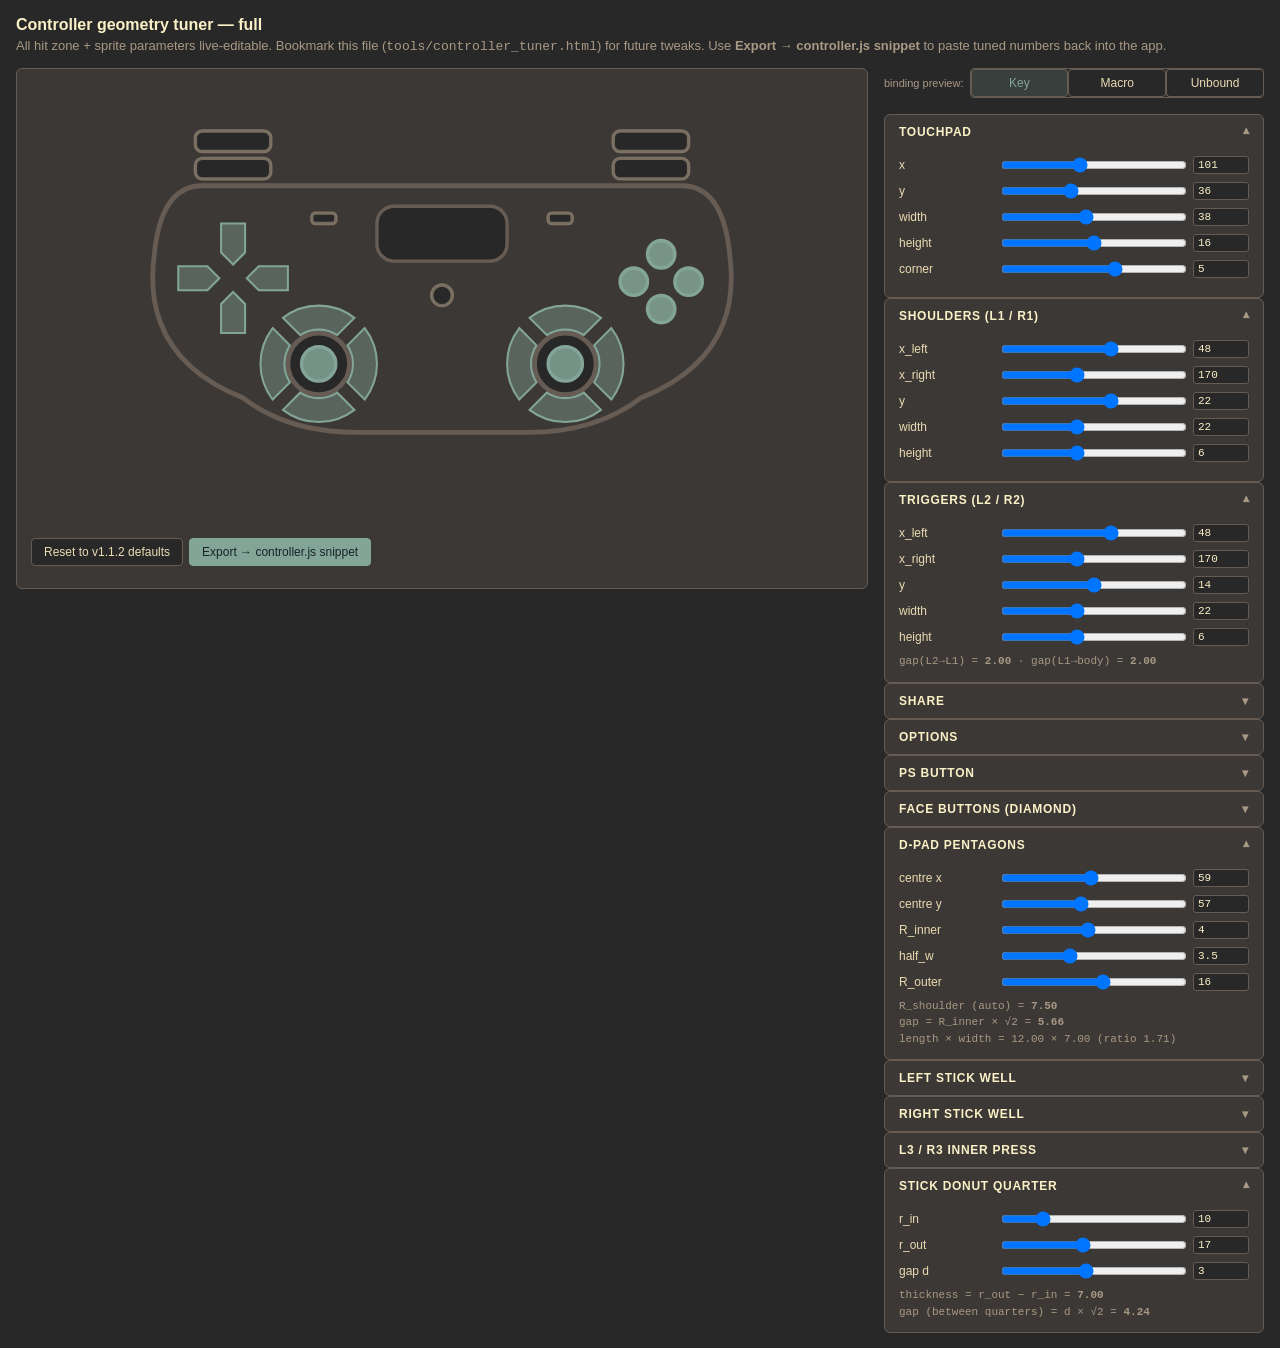
==== tools/controller_tuner.html @ adfa9c33 "tools: add interactive controller_tuner.html Self-contained HTML page with sliders for every hit-zon" ====
<!DOCTYPE html>
<html lang="en">
<head>
<meta charset="UTF-8">
<title>Controller geometry tuner (full)</title>
<style>
  :root {
    --bg:        #282828; --card: #3c3836; --border: #665c54;
    --text:      #ebdbb2; --text-strong: #fbf1c7; --muted: #a89984;
    --accent:    #83a598; --macro: #fe8019; --success: #b8bb26;
  }
  * { box-sizing: border-box; }
  body {
    margin: 0; padding: 16px;
    background: var(--bg); color: var(--text);
    font-family: 'Segoe UI', sans-serif; font-size: 13px;
  }
  h1 { color: var(--text-strong); font-size: 16px; margin: 0 0 4px; }
  p.sub { color: var(--muted); margin: 0 0 14px; }
  .layout {
    display: grid;
    grid-template-columns: 1fr 380px;
    gap: 16px;
    align-items: start;
  }
  .pad-frame {
    background: var(--card);
    border: 1px solid var(--border);
    border-radius: 6px;
    padding: 14px;
    position: sticky;
    top: 16px;
  }
  svg.controller { width: 100%; height: auto; display: block; }
  .body       { fill: var(--card); stroke: var(--border); stroke-width: 1.4; }
  .touchpad   { fill: var(--bg);   stroke: var(--border); stroke-width: 1; }
  .stick-ring { fill: var(--bg);   stroke: var(--border); stroke-width: 1.4; }
  .meta-rect  { fill: var(--bg);   stroke: var(--muted); stroke-opacity: 0.6; }
  .hit        { stroke: var(--border); stroke-width: 1; }
  .binding-key   { fill: var(--accent); fill-opacity: 0.85; stroke: var(--accent); }
  .binding-macro { fill: var(--macro);  fill-opacity: 0.85; stroke: var(--macro);  }
  .binding-unbound {
    fill: transparent;
    stroke: var(--muted); stroke-dasharray: 1.5 1.5; stroke-width: 0.5;
  }
  .wedge       { fill-opacity: 0.4; stroke-width: 0.6; }
  .wedge.binding-key   { stroke: var(--accent); }
  .wedge.binding-macro { stroke: var(--macro); }
  .wedge.binding-unbound {
    fill-opacity: 0;
    stroke: var(--muted); stroke-dasharray: 1.5 1.5; stroke-width: 0.5;
  }

  .controls {
    display: flex; flex-direction: column; gap: 8px;
  }
  details {
    background: var(--card);
    border: 1px solid var(--border);
    border-radius: 6px;
    padding: 0;
  }
  details summary {
    cursor: pointer;
    padding: 10px 14px;
    color: var(--text-strong);
    font-weight: 600;
    font-size: 12px;
    text-transform: uppercase;
    letter-spacing: 0.06em;
    user-select: none;
    list-style: none;
    position: relative;
  }
  details summary::after {
    content: '▾';
    position: absolute; right: 14px; top: 10px;
    color: var(--muted);
    transition: transform 120ms;
  }
  details[open] summary::after { transform: rotate(180deg); }
  details .body-rows { padding: 0 14px 12px; }
  .row {
    display: grid; grid-template-columns: 92px 1fr 56px;
    align-items: center; gap: 8px; margin: 6px 0;
  }
  .row label  { font-size: 12px; color: var(--text); }
  .row input[type=range] { width: 100%; }
  .row input[type=number] {
    background: var(--bg); color: var(--text-strong);
    border: 1px solid var(--border); border-radius: 3px;
    padding: 2px 4px; font-size: 11px; width: 100%;
    font-family: ui-monospace, Consolas, monospace;
  }
  .derived {
    font-family: ui-monospace, Consolas, monospace;
    font-size: 11px; color: var(--muted); margin-top: 6px;
    line-height: 1.5;
  }
  .seg {
    display: flex; border: 1px solid var(--border); border-radius: 4px;
    overflow: hidden; margin-bottom: 0;
  }
  .seg-item {
    flex: 1; padding: 6px; border: none; background: transparent;
    color: var(--muted); cursor: pointer; font-size: 11px;
    border-right: 1px solid var(--border);
  }
  .seg-item:last-child { border-right: none; }
  .seg-item.on { background: rgba(131,165,152,0.18); color: var(--accent); }

  .toolbar {
    display: flex; gap: 6px; margin-bottom: 8px; flex-wrap: wrap;
  }
  .toolbar button {
    background: var(--bg);
    border: 1px solid var(--border);
    color: var(--text);
    padding: 6px 12px;
    border-radius: 4px;
    cursor: pointer;
    font-size: 12px;
  }
  .toolbar button:hover { background: var(--border); }
  .toolbar button.primary {
    background: var(--accent); color: #182228; border-color: var(--accent);
  }

  pre.export {
    background: var(--bg);
    border: 1px solid var(--border);
    border-radius: 4px;
    padding: 10px;
    font-family: ui-monospace, Consolas, monospace;
    font-size: 11px;
    color: var(--text-strong);
    overflow-x: auto;
    max-height: 240px;
    overflow-y: auto;
    white-space: pre;
  }
</style>
</head>
<body>
<h1>Controller geometry tuner — full</h1>
<p class="sub">All hit zone + sprite parameters live-editable. Bookmark this file (<code>tools/controller_tuner.html</code>) for future tweaks. Use <b>Export → controller.js snippet</b> to paste tuned numbers back into the app.</p>

<div class="layout">
  <div class="pad-frame">
    <svg class="controller" viewBox="0 0 240 130" id="svg"></svg>
    <div class="toolbar" style="margin-top:10px">
      <button id="btn-reset">Reset to v1.1.2 defaults</button>
      <button id="btn-export" class="primary">Export → controller.js snippet</button>
    </div>
    <pre class="export" id="export-out" hidden></pre>
  </div>

  <div class="controls">
    <div class="toolbar">
      <span style="align-self:center; color: var(--muted); font-size:11px">binding preview:</span>
      <div class="seg" id="seg" style="flex:1">
        <button class="seg-item on" data-bind="key">Key</button>
        <button class="seg-item"    data-bind="macro">Macro</button>
        <button class="seg-item"    data-bind="unbound">Unbound</button>
      </div>
    </div>

    <!-- group templates rendered by JS -->
    <div id="group-container"></div>

  </div>
</div>

<script>
const NS = 'http://www.w3.org/2000/svg';
const BODY_PATH =
  'M 50 30 Q 38 30 36 50 Q 32 80 62 92 Q 75 102 95 102 ' +
  'L 145 102 Q 165 102 178 92 Q 208 80 204 50 Q 202 30 190 30 L 50 30 Z';

// ── Default values (matches v1.1.2 controller.js) ─────────────────────────
const defaults = {
  // Touchpad
  touchpad: { x: 101, y: 36, w: 38, h: 16, rx: 5 },
  // Shoulders L1/R1
  shoulder: { x_l: 48, x_r: 170, y: 22, w: 22, h: 6 },
  // Triggers L2/R2
  trigger:  { x_l: 48, x_r: 170, y: 14, w: 22, h: 6 },
  // Meta rects (Share / Options)
  share:    { x: 82,  y: 38, w: 7, h: 3 },
  options:  { x: 151, y: 38, w: 7, h: 3 },
  // PS button
  ps:       { cx: 120, cy: 62, r: 3 },
  // Face buttons: 4 circles in a diamond
  face:     { cx: 184, cy: 58, spacing: 8, r: 4 },
  // D-pad cluster center + pentagon params
  dpad:     { cx: 59, cy: 57, R_inner: 4, half_w: 3.5, R_outer: 16 },
  // L stick well
  lstick:   { cx: 84,  cy: 82, r: 9 },
  // R stick well
  rstick:   { cx: 156, cy: 82, r: 9 },
  // L3/R3 inner press circle radius (shared)
  stickpress: { r: 5 },
  // Stick wedge (donut quarter) params
  stickw:   { r_in: 10, r_out: 17, d: 3 },
};

let state = JSON.parse(JSON.stringify(defaults));
let bindingKind = 'key';

// ── Group definitions for the side panel ──────────────────────────────────
// Each group has: title, keyPath, fields[{key, label, min, max, step}]
// Optional derived(state) → string of HTML to show.
const groups = [
  {
    title: 'Touchpad', path: 'touchpad', fields: [
      ['x',  'x',      80,  130, 0.5],
      ['y',  'y',      28,   50, 0.5],
      ['w',  'width',  20,   60, 0.5],
      ['h',  'height',  8,   24, 0.5],
      ['rx', 'corner',  0,    8, 0.5],
    ],
  },
  {
    title: 'Shoulders (L1 / R1)', path: 'shoulder', fields: [
      ['x_l', 'x_left',  30,   60, 0.5],
      ['x_r', 'x_right',150,  200, 0.5],
      ['y',   'y',        4,   34, 0.5],
      ['w',   'width',   10,   40, 0.5],
      ['h',   'height',   2,   12, 0.5],
    ],
  },
  {
    title: 'Triggers (L2 / R2)', path: 'trigger', fields: [
      ['x_l', 'x_left',  30,   60, 0.5],
      ['x_r', 'x_right',150,  200, 0.5],
      ['y',   'y',        2,   26, 0.5],
      ['w',   'width',   10,   40, 0.5],
      ['h',   'height',   2,   12, 0.5],
    ],
    derived: s => {
      const gap = s.shoulder.y - (s.trigger.y + s.trigger.h);
      return `gap(L2→L1) = <b>${gap.toFixed(2)}</b> · gap(L1→body) = <b>${(30 - (s.shoulder.y + s.shoulder.h)).toFixed(2)}</b>`;
    },
  },
  {
    title: 'Share', path: 'share', fields: [
      ['x', 'x',     60,  100, 0.5],
      ['y', 'y',     30,   50, 0.5],
      ['w', 'width',  3,   16, 0.5],
      ['h', 'height', 1,    8, 0.5],
    ],
  },
  {
    title: 'Options', path: 'options', fields: [
      ['x', 'x',    130,  170, 0.5],
      ['y', 'y',     30,   50, 0.5],
      ['w', 'width',  3,   16, 0.5],
      ['h', 'height', 1,    8, 0.5],
    ],
  },
  {
    title: 'PS button', path: 'ps', fields: [
      ['cx', 'cx',  100, 140, 0.5],
      ['cy', 'cy',   50,  76, 0.5],
      ['r',  'r',     1,   7, 0.1],
    ],
  },
  {
    title: 'Face buttons (diamond)', path: 'face', fields: [
      ['cx',      'centre x', 160, 210, 0.5],
      ['cy',      'centre y',  40,  80, 0.5],
      ['spacing', 'spacing',    3,  16, 0.5],
      ['r',       'radius',     2,   8, 0.1],
    ],
  },
  {
    title: 'D-pad pentagons', path: 'dpad', fields: [
      ['cx',      'centre x',  30,  90, 0.5],
      ['cy',      'centre y',  40,  80, 0.5],
      ['R_inner', 'R_inner',  0.5,  8, 0.1],
      ['half_w',  'half_w',     1,  8, 0.1],
      ['R_outer', 'R_outer',    6, 24, 0.1],
    ],
    derived: s => {
      const d = s.dpad;
      const R_shoulder = d.R_inner + d.half_w;
      const gap = d.R_inner * Math.SQRT2;
      const len = d.R_outer - d.R_inner;
      const wid = d.half_w * 2;
      return `R_shoulder (auto) = <b>${R_shoulder.toFixed(2)}</b><br>` +
             `gap = R_inner × √2 = <b>${gap.toFixed(2)}</b><br>` +
             `length × width = ${len.toFixed(2)} × ${wid.toFixed(2)} (ratio ${(len/wid).toFixed(2)})`;
    },
  },
  {
    title: 'Left stick well', path: 'lstick', fields: [
      ['cx', 'cx', 50, 110, 0.5],
      ['cy', 'cy', 60, 100, 0.5],
      ['r',  'r',   4,  15, 0.1],
    ],
  },
  {
    title: 'Right stick well', path: 'rstick', fields: [
      ['cx', 'cx', 130, 190, 0.5],
      ['cy', 'cy',  60, 100, 0.5],
      ['r',  'r',    4,  15, 0.1],
    ],
  },
  {
    title: 'L3 / R3 inner press', path: 'stickpress', fields: [
      ['r', 'r', 2, 9, 0.1],
    ],
  },
  {
    title: 'Stick donut quarter', path: 'stickw', fields: [
      ['r_in',  'r_in',  8, 18, 0.1],
      ['r_out', 'r_out',10, 26, 0.1],
      ['d',     'gap d', 0.5, 6, 0.1],
    ],
    derived: s => {
      const w = s.stickw;
      const gap = w.d * Math.SQRT2;
      return `thickness = r_out − r_in = <b>${(w.r_out - w.r_in).toFixed(2)}</b><br>` +
             `gap (between quarters) = d × √2 = <b>${gap.toFixed(2)}</b>`;
    },
  },
];

// ── Build side panel ──────────────────────────────────────────────────────
const gc = document.getElementById('group-container');
for (const g of groups) {
  const det = document.createElement('details');
  det.open = ['Touchpad','Shoulders (L1 / R1)','Triggers (L2 / R2)','D-pad pentagons','Stick donut quarter'].includes(g.title);
  det.innerHTML = `
    <summary>${g.title}</summary>
    <div class="body-rows" data-path="${g.path}">
      ${g.fields.map(([k, lbl, mn, mx, st]) => {
        const v = state[g.path][k];
        return `<div class="row">
          <label>${lbl}</label>
          <input type="range"  data-k="${k}" min="${mn}" max="${mx}" step="${st}" value="${v}">
          <input type="number" data-k="${k}" min="${mn}" max="${mx}" step="${st}" value="${v}">
        </div>`;
      }).join('')}
      ${g.derived ? `<div class="derived" data-derived="${g.path}"></div>` : ''}
    </div>
  `;
  gc.appendChild(det);
}

// Wire range ↔ number sync
gc.querySelectorAll('.body-rows').forEach(rows => {
  const path = rows.dataset.path;
  rows.querySelectorAll('.row').forEach(row => {
    const r = row.querySelector('input[type=range]');
    const n = row.querySelector('input[type=number]');
    const k = r.dataset.k;
    const upd = src => {
      state[path][k] = parseFloat(src.value);
      (src === r ? n : r).value = src.value;
      render();
    };
    r.addEventListener('input', () => upd(r));
    n.addEventListener('input', () => upd(n));
  });
});

// Segmented binding state
document.querySelectorAll('.seg-item').forEach(b => {
  b.addEventListener('click', () => {
    bindingKind = b.dataset.bind;
    document.querySelectorAll('.seg-item').forEach(x =>
      x.classList.toggle('on', x.dataset.bind === bindingKind));
    render();
  });
});

document.getElementById('btn-reset').addEventListener('click', () => {
  state = JSON.parse(JSON.stringify(defaults));
  // sync UI
  groups.forEach(g => {
    g.fields.forEach(([k]) => {
      const rows = gc.querySelector(`[data-path="${g.path}"]`);
      const r = rows.querySelector(`input[type=range][data-k="${k}"]`);
      const n = rows.querySelector(`input[type=number][data-k="${k}"]`);
      const v = state[g.path][k];
      r.value = v; n.value = v;
    });
  });
  render();
});

document.getElementById('btn-export').addEventListener('click', () => {
  const pre = document.getElementById('export-out');
  pre.hidden = false;
  pre.textContent = generateExport();
});

function generateExport() {
  const s = state;
  // Build a controller.js-style snippet matching the v1.1.x structure.
  const fc = (n) => Number(n.toFixed(2));
  const fcs = (n) => Number.isInteger(n) ? n : n.toFixed(2);
  const lines = [];
  lines.push('// Paste into rust/web/controller.js where the named values live.');
  lines.push('');
  lines.push('// ── Sprite geometry constants ─────────────────────────────');
  lines.push(`const TOUCHPAD = { x: ${fcs(s.touchpad.x)}, y: ${fcs(s.touchpad.y)}, w: ${fcs(s.touchpad.w)}, h: ${fcs(s.touchpad.h)}, rx: ${fcs(s.touchpad.rx)} };`);
  lines.push(`const L_STICK  = { cx: ${fcs(s.lstick.cx)}, cy: ${fcs(s.lstick.cy)}, r: ${fcs(s.lstick.r)} };`);
  lines.push(`const R_STICK  = { cx: ${fcs(s.rstick.cx)}, cy: ${fcs(s.rstick.cy)}, r: ${fcs(s.rstick.r)} };`);
  lines.push('');
  lines.push('// ── Hit zones (elements() snippets) ───────────────────────');
  lines.push(`el(23, 'trigger', { rx: ${fcs(s.trigger.x_l)}, ry: ${fcs(s.trigger.y)}, w: ${fcs(s.trigger.w)}, h: ${fcs(s.trigger.h)} }, 'L2'),`);
  lines.push(`el(24, 'trigger', { rx: ${fcs(s.trigger.x_r)}, ry: ${fcs(s.trigger.y)}, w: ${fcs(s.trigger.w)}, h: ${fcs(s.trigger.h)} }, 'R2'),`);
  lines.push(`el(9,  'shoulder',{ rx: ${fcs(s.shoulder.x_l)}, ry: ${fcs(s.shoulder.y)}, w: ${fcs(s.shoulder.w)}, h: ${fcs(s.shoulder.h)} }, 'L1'),`);
  lines.push(`el(10, 'shoulder',{ rx: ${fcs(s.shoulder.x_r)}, ry: ${fcs(s.shoulder.y)}, w: ${fcs(s.shoulder.w)}, h: ${fcs(s.shoulder.h)} }, 'R1'),`);
  lines.push(`el(4,  'meta_rect',{ rx: ${fcs(s.share.x)},   ry: ${fcs(s.share.y)},   w: ${fcs(s.share.w)}, h: ${fcs(s.share.h)} }, 'Share'),`);
  lines.push(`el(6,  'meta_rect',{ rx: ${fcs(s.options.x)}, ry: ${fcs(s.options.y)}, w: ${fcs(s.options.w)}, h: ${fcs(s.options.h)} }, 'Options'),`);
  lines.push(`el(5,  'circle',  { cx: ${fcs(s.ps.cx)}, cy: ${fcs(s.ps.cy)}, r: ${fcs(s.ps.r)} }, 'PS'),`);
  // Face buttons in diamond
  const fx = s.face.cx, fy = s.face.cy, sp = s.face.spacing, fr = s.face.r;
  lines.push(`el(3,  'face', { cx: ${fcs(fx)},        cy: ${fcs(fy - sp)}, r: ${fcs(fr)} }, 'Triangle'),`);
  lines.push(`el(1,  'face', { cx: ${fcs(fx + sp)},   cy: ${fcs(fy)},      r: ${fcs(fr)} }, 'Circle'),`);
  lines.push(`el(0,  'face', { cx: ${fcs(fx)},        cy: ${fcs(fy + sp)}, r: ${fcs(fr)} }, 'Cross'),`);
  lines.push(`el(2,  'face', { cx: ${fcs(fx - sp)},   cy: ${fcs(fy)},      r: ${fcs(fr)} }, 'Square'),`);
  // D-pad
  lines.push(`el(11, 'dpad_wedge', { cx: ${fcs(s.dpad.cx)}, cy: ${fcs(s.dpad.cy)}, dir: 'up'    }, 'D-up'),`);
  lines.push(`el(12, 'dpad_wedge', { cx: ${fcs(s.dpad.cx)}, cy: ${fcs(s.dpad.cy)}, dir: 'down'  }, 'D-down'),`);
  lines.push(`el(13, 'dpad_wedge', { cx: ${fcs(s.dpad.cx)}, cy: ${fcs(s.dpad.cy)}, dir: 'left'  }, 'D-left'),`);
  lines.push(`el(14, 'dpad_wedge', { cx: ${fcs(s.dpad.cx)}, cy: ${fcs(s.dpad.cy)}, dir: 'right' }, 'D-right'),`);
  // Stick press radii
  lines.push(`el(7, 'stick_press', { cx: L_STICK.cx, cy: L_STICK.cy, r: ${fcs(s.stickpress.r)} }, 'L3'),`);
  lines.push(`el(8, 'stick_press', { cx: R_STICK.cx, cy: R_STICK.cy, r: ${fcs(s.stickpress.r)} }, 'R3'),`);
  lines.push('');
  lines.push('// ── mkArrow params (in the function body) ──────────────────');
  lines.push(`const R_inner    = ${fcs(s.dpad.R_inner)};`);
  lines.push(`const half_w     = ${fcs(s.dpad.half_w)};`);
  lines.push(`const R_shoulder = R_inner + half_w; // = ${fcs(s.dpad.R_inner + s.dpad.half_w)}`);
  lines.push(`const R_outer    = ${fcs(s.dpad.R_outer)};`);
  lines.push('');
  lines.push('// ── mkQuarter params (in the function body) ────────────────');
  lines.push(`const r_in  = ${fcs(s.stickw.r_in)};`);
  lines.push(`const r_out = ${fcs(s.stickw.r_out)};`);
  lines.push(`const d     = ${fcs(s.stickw.d)};`);
  return lines.join('\n');
}

// ── SVG primitives ────────────────────────────────────────────────────────
function mkRect(x, y, w, h, cls, rad=0) {
  const r = document.createElementNS(NS, 'rect');
  r.setAttribute('x', x); r.setAttribute('y', y);
  r.setAttribute('width', w); r.setAttribute('height', h);
  if (rad) r.setAttribute('rx', rad);
  r.setAttribute('class', cls);
  return r;
}
function mkCircle(cx, cy, r, cls) {
  const c = document.createElementNS(NS, 'circle');
  c.setAttribute('cx', cx); c.setAttribute('cy', cy);
  c.setAttribute('r', r); c.setAttribute('class', cls);
  return c;
}
function mkPath(d, cls) {
  const p = document.createElementNS(NS, 'path');
  p.setAttribute('d', d); p.setAttribute('class', cls);
  return p;
}

function bindClass(kind) {
  return kind === 'key'   ? 'binding-key'
       : kind === 'macro' ? 'binding-macro'
                          : 'binding-unbound';
}

const rotMap = {
  up:    ([x, y]) => [ x,  y],
  right: ([x, y]) => [-y,  x],
  down:  ([x, y]) => [-x, -y],
  left:  ([x, y]) => [ y, -x],
};

function mkArrow(cx, cy, dir, p) {
  const R_shoulder = p.R_inner + p.half_w;
  const up = [
    [-p.half_w, -p.R_outer],
    [+p.half_w, -p.R_outer],
    [+p.half_w, -R_shoulder],
    [0,         -p.R_inner],
    [-p.half_w, -R_shoulder],
  ];
  const rot = rotMap[dir];
  const pts = up.map(rot).map(([dx, dy]) => `${cx + dx} ${cy + dy}`).join(' L ');
  return `M ${pts} Z`;
}

function mkQuarter(cx, cy, dir, p) {
  const xo_p = (-p.d + Math.sqrt(2 * p.r_out * p.r_out - p.d * p.d)) / 2;
  const xi_p = (-p.d + Math.sqrt(2 * p.r_in  * p.r_in  - p.d * p.d)) / 2;
  const oR = [ xo_p, -xo_p - p.d];
  const oL = [-xo_p, -xo_p - p.d];
  const iL = [-xi_p, -xi_p - p.d];
  const iR = [ xi_p, -xi_p - p.d];
  const rot = rotMap[dir];
  const [oR2, oL2, iL2, iR2] = [oR, oL, iL, iR].map(rot).map(
    ([x, y]) => [cx + x, cy + y]);
  return [
    `M ${oR2[0]} ${oR2[1]}`,
    `A ${p.r_out} ${p.r_out} 0 0 0 ${oL2[0]} ${oL2[1]}`,
    `L ${iL2[0]} ${iL2[1]}`,
    `A ${p.r_in}  ${p.r_in}  0 0 1 ${iR2[0]} ${iR2[1]}`,
    'Z',
  ].join(' ');
}

function render() {
  const svg = document.getElementById('svg');
  svg.innerHTML = '';
  const s = state;

  // Body
  svg.appendChild(mkPath(BODY_PATH, 'body'));

  // Touchpad
  const tp = s.touchpad;
  svg.appendChild(mkRect(tp.x, tp.y, tp.w, tp.h, 'touchpad', tp.rx));

  // Shoulders + triggers
  const sh = s.shoulder, tr = s.trigger;
  svg.appendChild(mkRect(sh.x_l, sh.y, sh.w, sh.h, 'meta-rect', 2));
  svg.appendChild(mkRect(sh.x_r, sh.y, sh.w, sh.h, 'meta-rect', 2));
  svg.appendChild(mkRect(tr.x_l, tr.y, tr.w, tr.h, 'meta-rect', 2));
  svg.appendChild(mkRect(tr.x_r, tr.y, tr.w, tr.h, 'meta-rect', 2));

  // Share / Options
  svg.appendChild(mkRect(s.share.x,   s.share.y,   s.share.w,   s.share.h,   'meta-rect', 1));
  svg.appendChild(mkRect(s.options.x, s.options.y, s.options.w, s.options.h, 'meta-rect', 1));

  // PS
  svg.appendChild(mkCircle(s.ps.cx, s.ps.cy, s.ps.r, 'meta-rect'));

  // Face buttons
  const fcls = `hit ${bindClass(bindingKind)}`;
  const f = s.face;
  svg.appendChild(mkCircle(f.cx,            f.cy - f.spacing, f.r, fcls));
  svg.appendChild(mkCircle(f.cx + f.spacing,f.cy,             f.r, fcls));
  svg.appendChild(mkCircle(f.cx,            f.cy + f.spacing, f.r, fcls));
  svg.appendChild(mkCircle(f.cx - f.spacing,f.cy,             f.r, fcls));

  // Stick wells
  svg.appendChild(mkCircle(s.lstick.cx, s.lstick.cy, s.lstick.r, 'stick-ring'));
  svg.appendChild(mkCircle(s.rstick.cx, s.rstick.cy, s.rstick.r, 'stick-ring'));

  // D-pad pentagons
  const dcls = `hit wedge ${bindClass(bindingKind)}`;
  for (const dir of ['up','down','left','right']) {
    svg.appendChild(mkPath(mkArrow(s.dpad.cx, s.dpad.cy, dir, s.dpad), dcls));
  }

  // Stick donut quarters
  for (const [scx, scy] of [[s.lstick.cx, s.lstick.cy], [s.rstick.cx, s.rstick.cy]]) {
    for (const dir of ['up','down','left','right']) {
      svg.appendChild(mkPath(mkQuarter(scx, scy, dir, s.stickw), dcls));
    }
  }

  // L3 / R3 inner press
  svg.appendChild(mkCircle(s.lstick.cx, s.lstick.cy, s.stickpress.r, fcls));
  svg.appendChild(mkCircle(s.rstick.cx, s.rstick.cy, s.stickpress.r, fcls));

  // Derived labels
  document.querySelectorAll('[data-derived]').forEach(el => {
    const g = groups.find(g => g.path === el.dataset.derived);
    if (g && g.derived) el.innerHTML = g.derived(s);
  });
}

render();
</script>
</body>
</html>
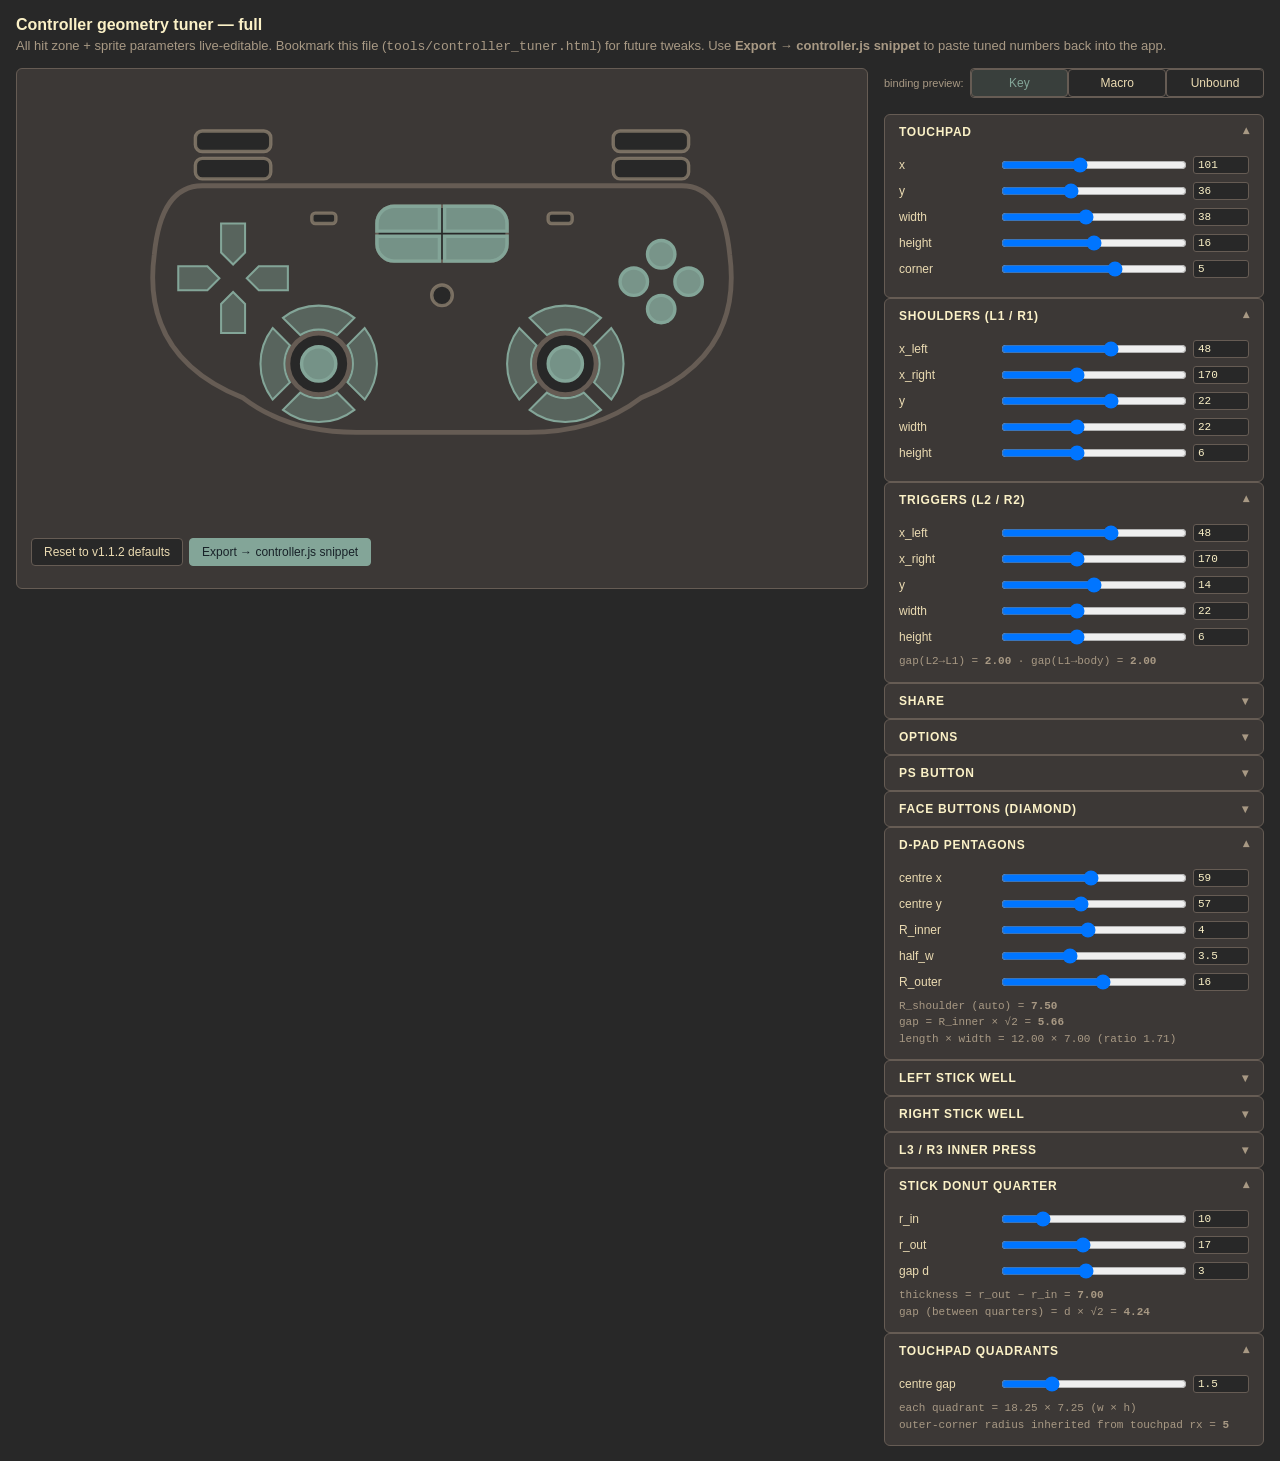
==== commit 3384f139: "fix(touchpad): rounded quadrant paths + tunable midpoint + debug dot + tuner Three issues from real-" ====
--- a/tools/controller_tuner.html
+++ b/tools/controller_tuner.html
@@ -202,6 +202,9 @@
   stickpress: { r: 5 },
   // Stick wedge (donut quarter) params
   stickw:   { r_in: 10, r_out: 17, d: 3 },
+  // Touchpad quadrants — gap = centre-cross spacing between the 4
+  // bindable zones (matches the d-pad pentagon gap convention).
+  tpquad:   { gap: 1.5 },
 };
 
 let state = JSON.parse(JSON.stringify(defaults));
@@ -324,13 +327,24 @@
              `gap (between quarters) = d × √2 = <b>${gap.toFixed(2)}</b>`;
     },
   },
+  {
+    title: 'Touchpad quadrants', path: 'tpquad', fields: [
+      ['gap', 'centre gap', 0, 6, 0.1],
+    ],
+    derived: s => {
+      const halfW = (s.touchpad.w - s.tpquad.gap) / 2;
+      const halfH = (s.touchpad.h - s.tpquad.gap) / 2;
+      return `each quadrant = ${halfW.toFixed(2)} × ${halfH.toFixed(2)} (w × h)<br>` +
+             `outer-corner radius inherited from touchpad rx = <b>${s.touchpad.rx}</b>`;
+    },
+  },
 ];
 
 // ── Build side panel ──────────────────────────────────────────────────────
 const gc = document.getElementById('group-container');
 for (const g of groups) {
   const det = document.createElement('details');
-  det.open = ['Touchpad','Shoulders (L1 / R1)','Triggers (L2 / R2)','D-pad pentagons','Stick donut quarter'].includes(g.title);
+  det.open = ['Touchpad','Touchpad quadrants','Shoulders (L1 / R1)','Triggers (L2 / R2)','D-pad pentagons','Stick donut quarter'].includes(g.title);
   det.innerHTML = `
     <summary>${g.title}</summary>
     <div class="body-rows" data-path="${g.path}">
@@ -406,6 +420,7 @@
   lines.push('');
   lines.push('// ── Sprite geometry constants ─────────────────────────────');
   lines.push(`const TOUCHPAD = { x: ${fcs(s.touchpad.x)}, y: ${fcs(s.touchpad.y)}, w: ${fcs(s.touchpad.w)}, h: ${fcs(s.touchpad.h)}, rx: ${fcs(s.touchpad.rx)} };`);
+  lines.push(`const TOUCHPAD_QUAD_GAP = ${fcs(s.tpquad.gap)};`);
   lines.push(`const L_STICK  = { cx: ${fcs(s.lstick.cx)}, cy: ${fcs(s.lstick.cy)}, r: ${fcs(s.lstick.r)} };`);
   lines.push(`const R_STICK  = { cx: ${fcs(s.rstick.cx)}, cy: ${fcs(s.rstick.cy)}, r: ${fcs(s.rstick.r)} };`);
   lines.push('');
@@ -466,6 +481,21 @@
   return p;
 }
 
+function mkTouchpadQuad(x, y, w, h, r, corner) {
+  const x1 = x + w, y1 = y + h;
+  switch (corner) {
+    case 'tl':
+      return `M ${x} ${y + r} A ${r} ${r} 0 0 1 ${x + r} ${y} L ${x1} ${y} L ${x1} ${y1} L ${x} ${y1} Z`;
+    case 'tr':
+      return `M ${x} ${y} L ${x1 - r} ${y} A ${r} ${r} 0 0 1 ${x1} ${y + r} L ${x1} ${y1} L ${x} ${y1} Z`;
+    case 'bl':
+      return `M ${x} ${y} L ${x1} ${y} L ${x1} ${y1} L ${x + r} ${y1} A ${r} ${r} 0 0 1 ${x} ${y1 - r} Z`;
+    case 'br':
+    default:
+      return `M ${x} ${y} L ${x1} ${y} L ${x1} ${y1 - r} A ${r} ${r} 0 0 1 ${x1 - r} ${y1} L ${x} ${y1} Z`;
+  }
+}
+
 function bindClass(kind) {
   return kind === 'key'   ? 'binding-key'
        : kind === 'macro' ? 'binding-macro'
@@ -520,9 +550,34 @@
   // Body
   svg.appendChild(mkPath(BODY_PATH, 'body'));
 
-  // Touchpad
+  // Touchpad decorative rounded rect (visible through the centre-cross
+  // gap between the 4 quadrant zones).
   const tp = s.touchpad;
   svg.appendChild(mkRect(tp.x, tp.y, tp.w, tp.h, 'touchpad', tp.rx));
+
+  // Touchpad 4 quadrants — one rounded outer corner each.
+  {
+    const tq = s.tpquad;
+    const cx = tp.x + tp.w / 2;
+    const cy = tp.y + tp.h / 2;
+    const w  = tp.w / 2 - tq.gap / 2;
+    const h  = tp.h / 2 - tq.gap / 2;
+    const r  = tp.rx;
+    const leftX  = tp.x;
+    const rightX = cx + tq.gap / 2;
+    const topY   = tp.y;
+    const botY   = cy + tq.gap / 2;
+    const qcls = `hit ${bindClass(bindingKind)}`;
+    const quads = [
+      { x: leftX,  y: topY, corner: 'tl' },
+      { x: rightX, y: topY, corner: 'tr' },
+      { x: leftX,  y: botY, corner: 'bl' },
+      { x: rightX, y: botY, corner: 'br' },
+    ];
+    for (const q of quads) {
+      svg.appendChild(mkPath(mkTouchpadQuad(q.x, q.y, w, h, r, q.corner), qcls));
+    }
+  }
 
   // Shoulders + triggers
   const sh = s.shoulder, tr = s.trigger;
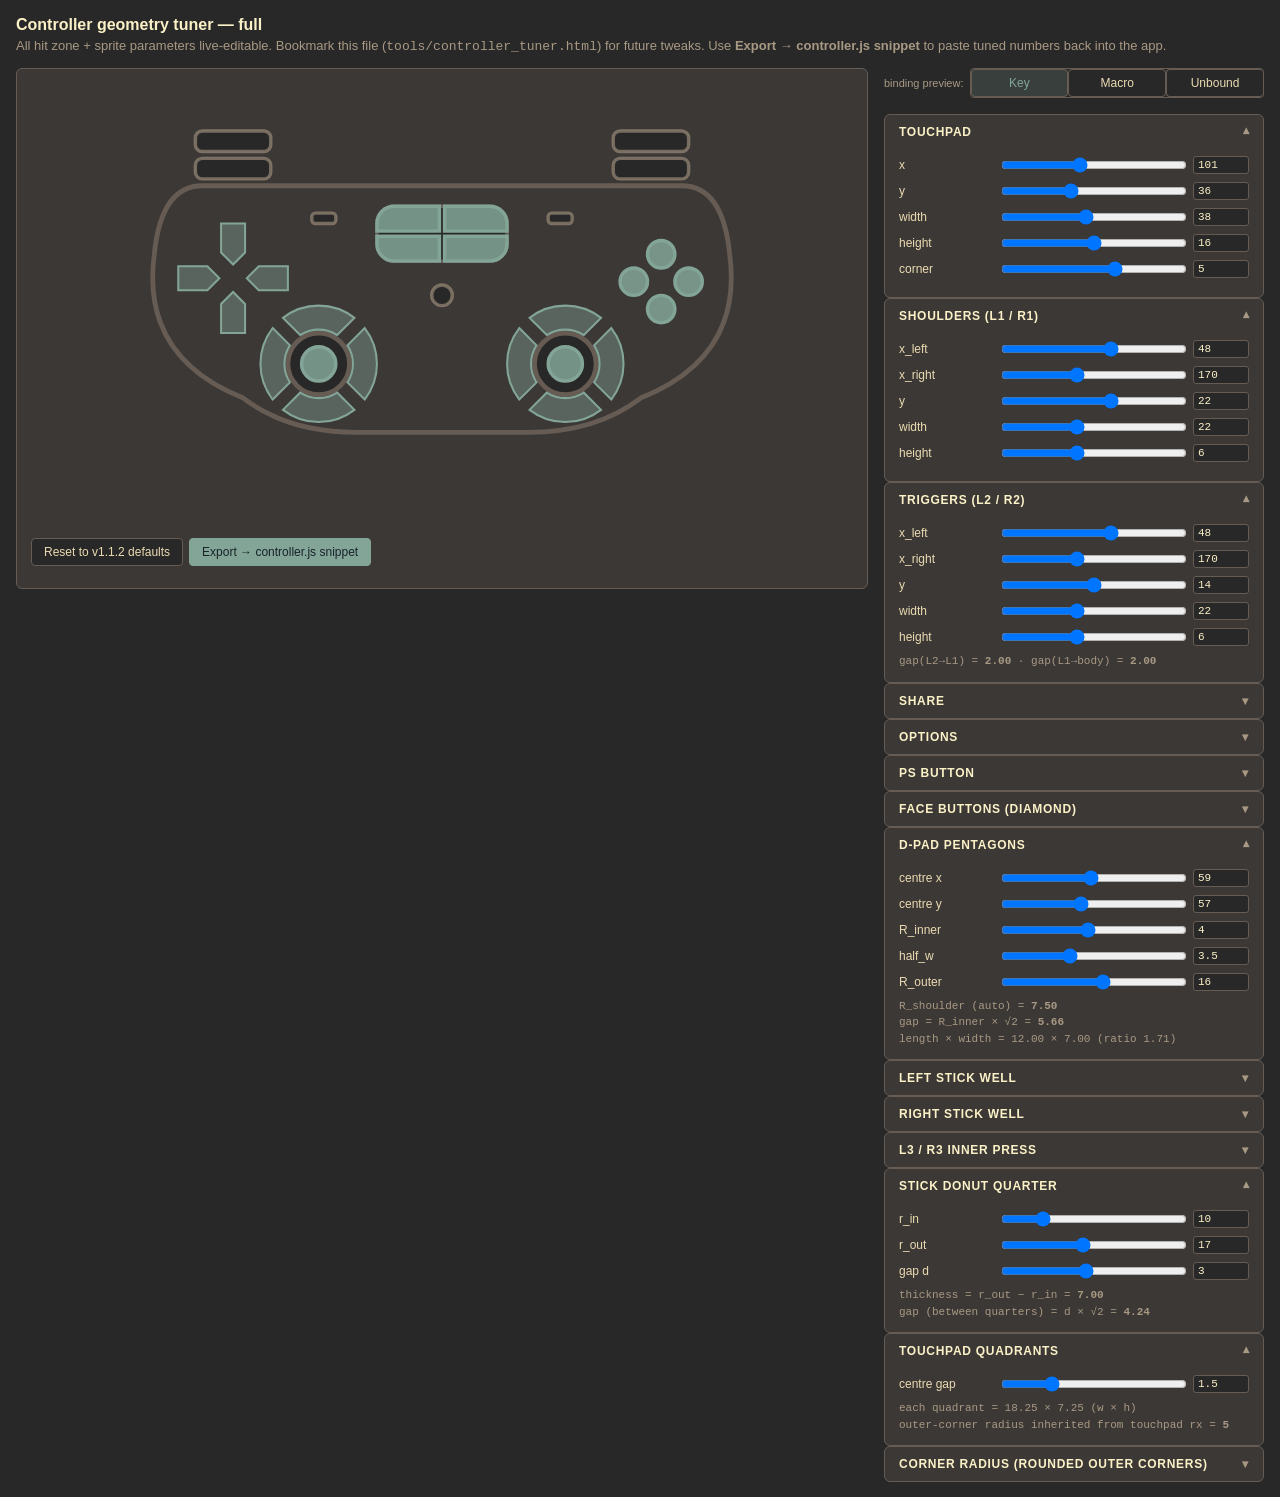
==== commit 576c4fa7: "feat(tuner): corner_radius sliders for d-pad + stick slice" ====
--- a/tools/controller_tuner.html
+++ b/tools/controller_tuner.html
@@ -205,6 +205,10 @@
   // Touchpad quadrants — gap = centre-cross spacing between the 4
   // bindable zones (matches the d-pad pentagon gap convention).
   tpquad:   { gap: 1.5 },
+  // Corner radius — inset for rounded corners on d-pad wedges + stick slices.
+  // Matches CORNER_RADIUS in rust/web/controller.js.
+  // Note: tuner preview shows sharp corners; values apply at production render time.
+  cornerRadius: { dpad: 0.8, stickSlice: 0.7 },
 };
 
 let state = JSON.parse(JSON.stringify(defaults));
@@ -336,6 +340,16 @@
       const halfH = (s.touchpad.h - s.tpquad.gap) / 2;
       return `each quadrant = ${halfW.toFixed(2)} × ${halfH.toFixed(2)} (w × h)<br>` +
              `outer-corner radius inherited from touchpad rx = <b>${s.touchpad.rx}</b>`;
+    },
+  },
+  {
+    title: 'Corner radius (rounded outer corners)', path: 'cornerRadius', fields: [
+      ['dpad',       'd-pad wedge',  0, 3, 0.05],
+      ['stickSlice', 'stick slice',  0, 3, 0.05],
+    ],
+    derived: s => {
+      return `d-pad inset = <b>${s.cornerRadius.dpad}</b> px from outer corners<br>` +
+             `stick slice inset = <b>${s.cornerRadius.stickSlice}</b> px from all 4 corners`;
     },
   },
 ];
@@ -421,6 +435,7 @@
   lines.push('// ── Sprite geometry constants ─────────────────────────────');
   lines.push(`const TOUCHPAD = { x: ${fcs(s.touchpad.x)}, y: ${fcs(s.touchpad.y)}, w: ${fcs(s.touchpad.w)}, h: ${fcs(s.touchpad.h)}, rx: ${fcs(s.touchpad.rx)} };`);
   lines.push(`const TOUCHPAD_QUAD_GAP = ${fcs(s.tpquad.gap)};`);
+  lines.push(`const CORNER_RADIUS = { dpad: ${fcs(s.cornerRadius.dpad)}, stickSlice: ${fcs(s.cornerRadius.stickSlice)} };`);
   lines.push(`const L_STICK  = { cx: ${fcs(s.lstick.cx)}, cy: ${fcs(s.lstick.cy)}, r: ${fcs(s.lstick.r)} };`);
   lines.push(`const R_STICK  = { cx: ${fcs(s.rstick.cx)}, cy: ${fcs(s.rstick.cy)}, r: ${fcs(s.rstick.r)} };`);
   lines.push('');
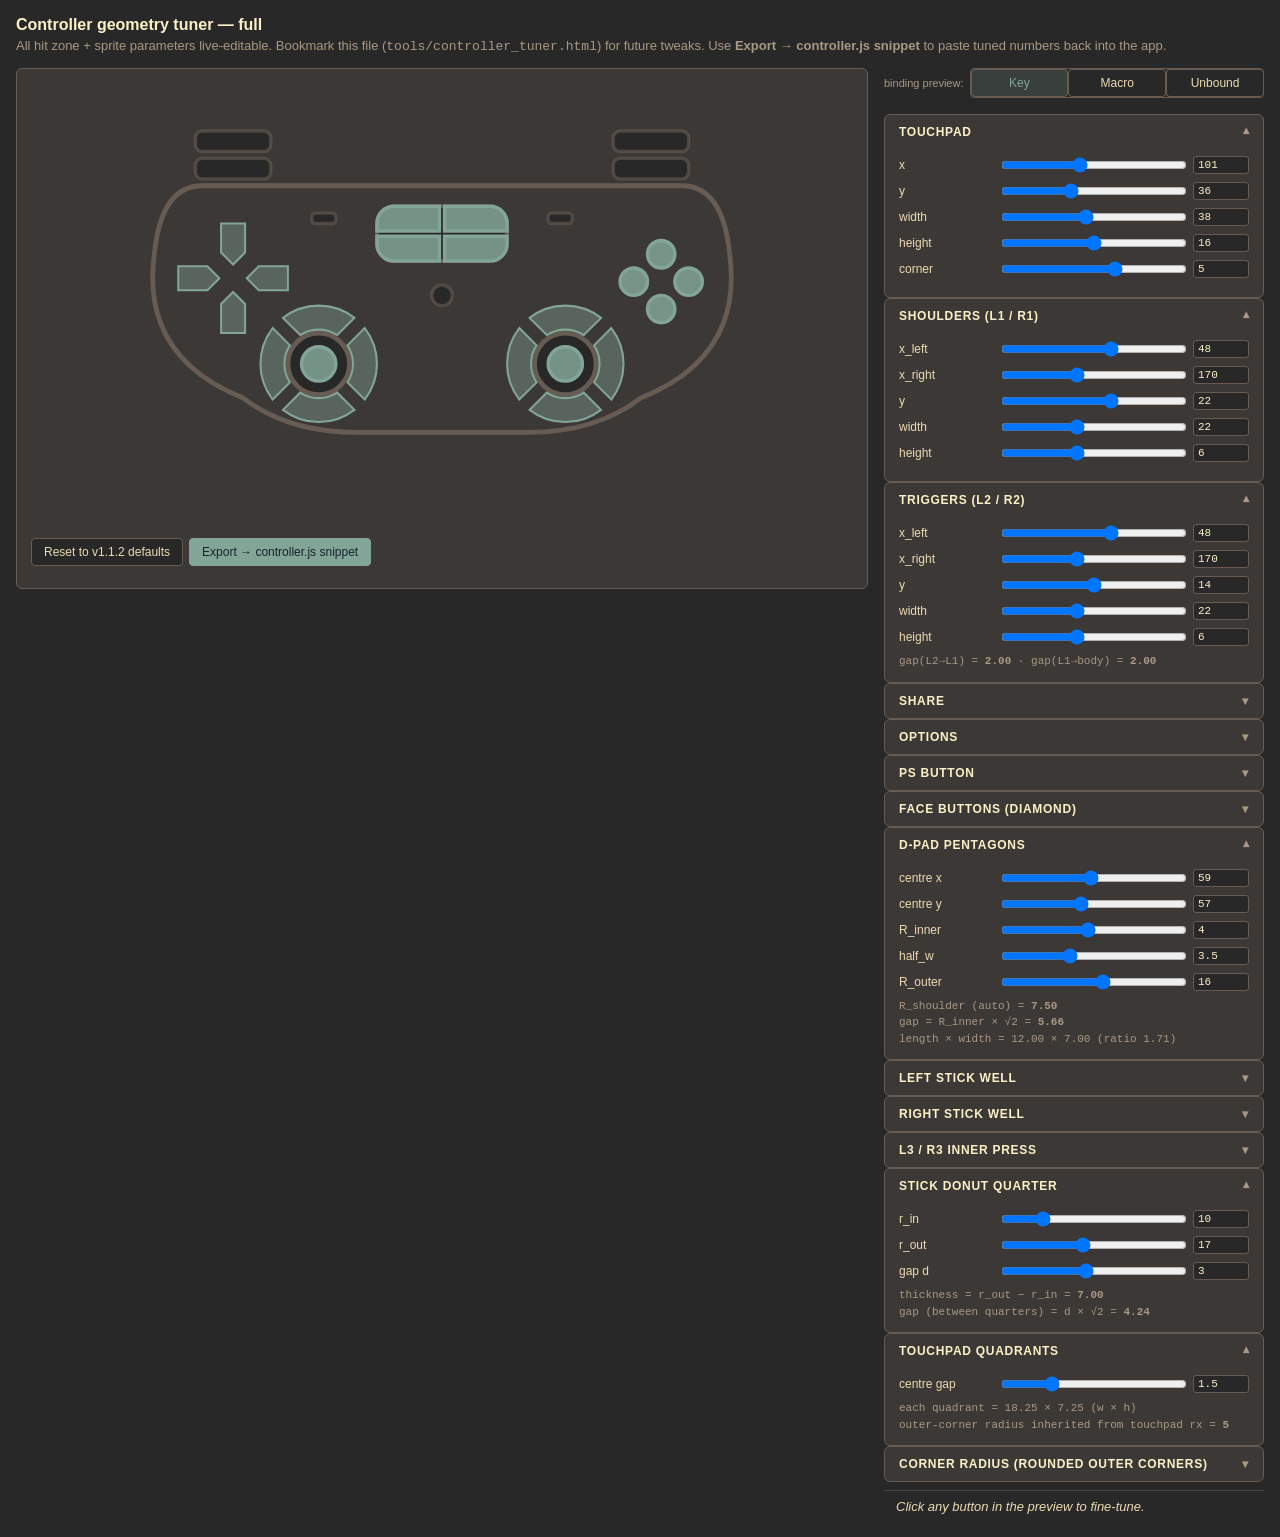
==== commit 25acfc5a: "feat(tuner): click-to-select per-button dx/dy + BUTTON_OVERRIDES export Co-Authored-By: Claude Sonne" ====
--- a/tools/controller_tuner.html
+++ b/tools/controller_tuner.html
@@ -139,6 +139,10 @@
     overflow-y: auto;
     white-space: pre;
   }
+  .tuner-selected {
+    outline: 2px dashed #ffcc00;
+    outline-offset: 2px;
+  }
 </style>
 </head>
 <body>
@@ -167,6 +171,10 @@
 
     <!-- group templates rendered by JS -->
     <div id="group-container"></div>
+
+    <div id="selected-panel" style="padding: 8px 12px; border-top: 1px solid #444;">
+      <em>Click any button in the preview to fine-tune.</em>
+    </div>
 
   </div>
 </div>
@@ -214,6 +222,93 @@
 let state = JSON.parse(JSON.stringify(defaults));
 let bindingKind = 'key';
 
+// ── Per-button dx/dy fine-tune state ──────────────────────────────────────
+let selectedId = null;
+const buttonOverrides = new Map();  // mirror of production BUTTON_OVERRIDES
+
+function selectButton(id) {
+  selectedId = id;
+  renderSelectedPanel();
+  // Visual ring on selected shape
+  document.querySelectorAll('#svg [data-id]').forEach(el => {
+    el.classList.toggle('tuner-selected', String(el.dataset.id) === String(id));
+  });
+}
+
+function clearSelection() {
+  selectedId = null;
+  document.querySelectorAll('#svg [data-id]').forEach(el => el.classList.remove('tuner-selected'));
+  renderSelectedPanel();
+}
+
+document.addEventListener('keydown', e => {
+  if (e.key === 'Escape') clearSelection();
+});
+
+function renderSelectedPanel() {
+  const panel = document.getElementById('selected-panel');
+  if (!panel) return;
+  if (selectedId === null) {
+    panel.innerHTML = '<em>Click any button in the preview to fine-tune.</em>';
+    return;
+  }
+  const o = buttonOverrides.get(selectedId) || {};
+  panel.innerHTML = `
+    <h3 style="margin: 0 0 8px; font-size: 13px;">Button id ${selectedId} <span style="color: #888; font-weight: normal; font-size: 11px;">(Esc to deselect)</span></h3>
+    <div class="row">
+      <label>dx</label>
+      <input type="range"  data-key="dx" min="-20" max="20" step="0.5" value="${o.dx ?? 0}">
+      <input type="number" data-key="dx" min="-20" max="20" step="0.5" value="${o.dx ?? 0}">
+    </div>
+    <div class="row">
+      <label>dy</label>
+      <input type="range"  data-key="dy" min="-20" max="20" step="0.5" value="${o.dy ?? 0}">
+      <input type="number" data-key="dy" min="-20" max="20" step="0.5" value="${o.dy ?? 0}">
+    </div>
+    <button id="btn-reset-this" style="margin-top: 8px; font-size: 11px;">Reset this button</button>
+  `;
+  // Wire range ↔ number sync + override write
+  panel.querySelectorAll('.row').forEach(row => {
+    const r = row.querySelector('input[type=range]');
+    const n = row.querySelector('input[type=number]');
+    const key = r.dataset.key;
+    const upd = src => {
+      const v = parseFloat(src.value);
+      (src === r ? n : r).value = src.value;
+      const cur = buttonOverrides.get(selectedId) || {};
+      cur[key] = v;
+      // Drop key if back to zero (keeps Map clean)
+      if (v === 0) delete cur[key];
+      if (Object.keys(cur).length === 0) {
+        buttonOverrides.delete(selectedId);
+      } else {
+        buttonOverrides.set(selectedId, cur);
+      }
+      render();
+      // Re-select after render (svg recreated)
+      requestAnimationFrame(() => selectButton(selectedId));
+    };
+    r.addEventListener('input', () => upd(r));
+    n.addEventListener('input', () => upd(n));
+  });
+  panel.querySelector('#btn-reset-this').addEventListener('click', () => {
+    buttonOverrides.delete(selectedId);
+    renderSelectedPanel();
+    render();
+    requestAnimationFrame(() => selectButton(selectedId));
+  });
+}
+
+// Tuner-side applyOverride (mirrors production controller.js):
+function applyOverride(shape, id) {
+  const o = buttonOverrides.get(id);
+  if (!o) return;
+  const dx = o.dx ?? 0;
+  const dy = o.dy ?? 0;
+  if (dx === 0 && dy === 0) return;
+  shape.setAttribute('transform', `translate(${dx} ${dy})`);
+}
+
 // ── Group definitions for the side panel ──────────────────────────────────
 // Each group has: title, keyPath, fields[{key, label, min, max, step}]
 // Optional derived(state) → string of HTML to show.
@@ -415,7 +510,11 @@
       r.value = v; n.value = v;
     });
   });
+  // Also clear per-button overrides on full reset
+  buttonOverrides.clear();
+  selectedId = null;
   render();
+  renderSelectedPanel();
 });
 
 document.getElementById('btn-export').addEventListener('click', () => {
@@ -472,6 +571,24 @@
   lines.push(`const r_in  = ${fcs(s.stickw.r_in)};`);
   lines.push(`const r_out = ${fcs(s.stickw.r_out)};`);
   lines.push(`const d     = ${fcs(s.stickw.d)};`);
+  // BUTTON_OVERRIDES — only emit entries that exist
+  if (buttonOverrides.size > 0) {
+    lines.push('');
+    lines.push('// Issue 4: per-button position fine-tunes.');
+    const entries = [...buttonOverrides.entries()].map(([id, o]) => {
+      const parts = [];
+      if (o.dx !== undefined && o.dx !== 0) parts.push(`dx: ${o.dx}`);
+      if (o.dy !== undefined && o.dy !== 0) parts.push(`dy: ${o.dy}`);
+      return `  [${id}, { ${parts.join(', ')} }]`;
+    });
+    lines.push(`export const BUTTON_OVERRIDES = new Map([`);
+    lines.push(entries.join(',\n'));
+    lines.push(`]);`);
+  } else {
+    lines.push('');
+    lines.push('// BUTTON_OVERRIDES: no per-button tunes set; default empty Map.');
+    lines.push('export const BUTTON_OVERRIDES = new Map();');
+  }
   return lines.join('\n');
 }
 
@@ -557,6 +674,13 @@
   ].join(' ');
 }
 
+// Helper: assign data-id, apply override, then append to svg.
+function appendHit(svg, shape, id) {
+  shape.dataset.id = String(id);
+  applyOverride(shape, id);
+  svg.appendChild(shape);
+}
+
 function render() {
   const svg = document.getElementById('svg');
   svg.innerHTML = '';
@@ -570,7 +694,7 @@
   const tp = s.touchpad;
   svg.appendChild(mkRect(tp.x, tp.y, tp.w, tp.h, 'touchpad', tp.rx));
 
-  // Touchpad 4 quadrants — one rounded outer corner each.
+  // Touchpad 4 quadrants — one rounded outer corner each. ids: 25 tl, 26 tr, 27 bl, 28 br
   {
     const tq = s.tpquad;
     const cx = tp.x + tp.w / 2;
@@ -584,58 +708,60 @@
     const botY   = cy + tq.gap / 2;
     const qcls = `hit ${bindClass(bindingKind)}`;
     const quads = [
-      { x: leftX,  y: topY, corner: 'tl' },
-      { x: rightX, y: topY, corner: 'tr' },
-      { x: leftX,  y: botY, corner: 'bl' },
-      { x: rightX, y: botY, corner: 'br' },
+      { x: leftX,  y: topY, corner: 'tl', id: 25 },
+      { x: rightX, y: topY, corner: 'tr', id: 26 },
+      { x: leftX,  y: botY, corner: 'bl', id: 27 },
+      { x: rightX, y: botY, corner: 'br', id: 28 },
     ];
     for (const q of quads) {
-      svg.appendChild(mkPath(mkTouchpadQuad(q.x, q.y, w, h, r, q.corner), qcls));
+      appendHit(svg, mkPath(mkTouchpadQuad(q.x, q.y, w, h, r, q.corner), qcls), q.id);
     }
   }
 
-  // Shoulders + triggers
+  // Shoulders + triggers (ids: 9 L1, 10 R1, 23 L2, 24 R2)
   const sh = s.shoulder, tr = s.trigger;
-  svg.appendChild(mkRect(sh.x_l, sh.y, sh.w, sh.h, 'meta-rect', 2));
-  svg.appendChild(mkRect(sh.x_r, sh.y, sh.w, sh.h, 'meta-rect', 2));
-  svg.appendChild(mkRect(tr.x_l, tr.y, tr.w, tr.h, 'meta-rect', 2));
-  svg.appendChild(mkRect(tr.x_r, tr.y, tr.w, tr.h, 'meta-rect', 2));
-
-  // Share / Options
-  svg.appendChild(mkRect(s.share.x,   s.share.y,   s.share.w,   s.share.h,   'meta-rect', 1));
-  svg.appendChild(mkRect(s.options.x, s.options.y, s.options.w, s.options.h, 'meta-rect', 1));
-
-  // PS
-  svg.appendChild(mkCircle(s.ps.cx, s.ps.cy, s.ps.r, 'meta-rect'));
-
-  // Face buttons
+  appendHit(svg, mkRect(sh.x_l, sh.y, sh.w, sh.h, 'hit meta-rect', 2), 9);
+  appendHit(svg, mkRect(sh.x_r, sh.y, sh.w, sh.h, 'hit meta-rect', 2), 10);
+  appendHit(svg, mkRect(tr.x_l, tr.y, tr.w, tr.h, 'hit meta-rect', 2), 23);
+  appendHit(svg, mkRect(tr.x_r, tr.y, tr.w, tr.h, 'hit meta-rect', 2), 24);
+
+  // Share / Options (ids: 4 Share, 6 Options)
+  appendHit(svg, mkRect(s.share.x,   s.share.y,   s.share.w,   s.share.h,   'hit meta-rect', 1), 4);
+  appendHit(svg, mkRect(s.options.x, s.options.y, s.options.w, s.options.h, 'hit meta-rect', 1), 6);
+
+  // PS (id: 5)
+  appendHit(svg, mkCircle(s.ps.cx, s.ps.cy, s.ps.r, 'hit meta-rect'), 5);
+
+  // Face buttons (ids: 3 Triangle top, 1 Circle right, 0 Cross bottom, 2 Square left)
   const fcls = `hit ${bindClass(bindingKind)}`;
   const f = s.face;
-  svg.appendChild(mkCircle(f.cx,            f.cy - f.spacing, f.r, fcls));
-  svg.appendChild(mkCircle(f.cx + f.spacing,f.cy,             f.r, fcls));
-  svg.appendChild(mkCircle(f.cx,            f.cy + f.spacing, f.r, fcls));
-  svg.appendChild(mkCircle(f.cx - f.spacing,f.cy,             f.r, fcls));
-
-  // Stick wells
+  appendHit(svg, mkCircle(f.cx,            f.cy - f.spacing, f.r, fcls), 3);
+  appendHit(svg, mkCircle(f.cx + f.spacing,f.cy,             f.r, fcls), 1);
+  appendHit(svg, mkCircle(f.cx,            f.cy + f.spacing, f.r, fcls), 0);
+  appendHit(svg, mkCircle(f.cx - f.spacing,f.cy,             f.r, fcls), 2);
+
+  // Stick wells (sprites only, no id)
   svg.appendChild(mkCircle(s.lstick.cx, s.lstick.cy, s.lstick.r, 'stick-ring'));
   svg.appendChild(mkCircle(s.rstick.cx, s.rstick.cy, s.rstick.r, 'stick-ring'));
 
-  // D-pad pentagons
+  // D-pad pentagons (ids: 11 up, 12 down, 13 left, 14 right)
   const dcls = `hit wedge ${bindClass(bindingKind)}`;
-  for (const dir of ['up','down','left','right']) {
-    svg.appendChild(mkPath(mkArrow(s.dpad.cx, s.dpad.cy, dir, s.dpad), dcls));
-  }
-
-  // Stick donut quarters
-  for (const [scx, scy] of [[s.lstick.cx, s.lstick.cy], [s.rstick.cx, s.rstick.cy]]) {
-    for (const dir of ['up','down','left','right']) {
-      svg.appendChild(mkPath(mkQuarter(scx, scy, dir, s.stickw), dcls));
+  const dpadDirs = [['up',11],['down',12],['left',13],['right',14]];
+  for (const [dir, id] of dpadDirs) {
+    appendHit(svg, mkPath(mkArrow(s.dpad.cx, s.dpad.cy, dir, s.dpad), dcls), id);
+  }
+
+  // Stick donut quarters (L: 15 up, 16 down, 17 left, 18 right; R: 19-22)
+  const stickDirs = [['up',0],['down',1],['left',2],['right',3]];
+  for (const [scx, scy, base] of [[s.lstick.cx, s.lstick.cy, 15], [s.rstick.cx, s.rstick.cy, 19]]) {
+    for (const [dir, off] of stickDirs) {
+      appendHit(svg, mkPath(mkQuarter(scx, scy, dir, s.stickw), dcls), base + off);
     }
   }
 
-  // L3 / R3 inner press
-  svg.appendChild(mkCircle(s.lstick.cx, s.lstick.cy, s.stickpress.r, fcls));
-  svg.appendChild(mkCircle(s.rstick.cx, s.rstick.cy, s.stickpress.r, fcls));
+  // L3 / R3 inner press (ids: 7 L3, 8 R3)
+  appendHit(svg, mkCircle(s.lstick.cx, s.lstick.cy, s.stickpress.r, fcls), 7);
+  appendHit(svg, mkCircle(s.rstick.cx, s.rstick.cy, s.stickpress.r, fcls), 8);
 
   // Derived labels
   document.querySelectorAll('[data-derived]').forEach(el => {
@@ -645,6 +771,12 @@
 }
 
 render();
+
+// Hook click-to-select on the SVG container (event delegation; outlives render redraws).
+document.getElementById('svg').addEventListener('click', e => {
+  const hit = e.target.closest('[data-id]');
+  if (hit) selectButton(Number(hit.dataset.id));
+});
 </script>
 </body>
 </html>
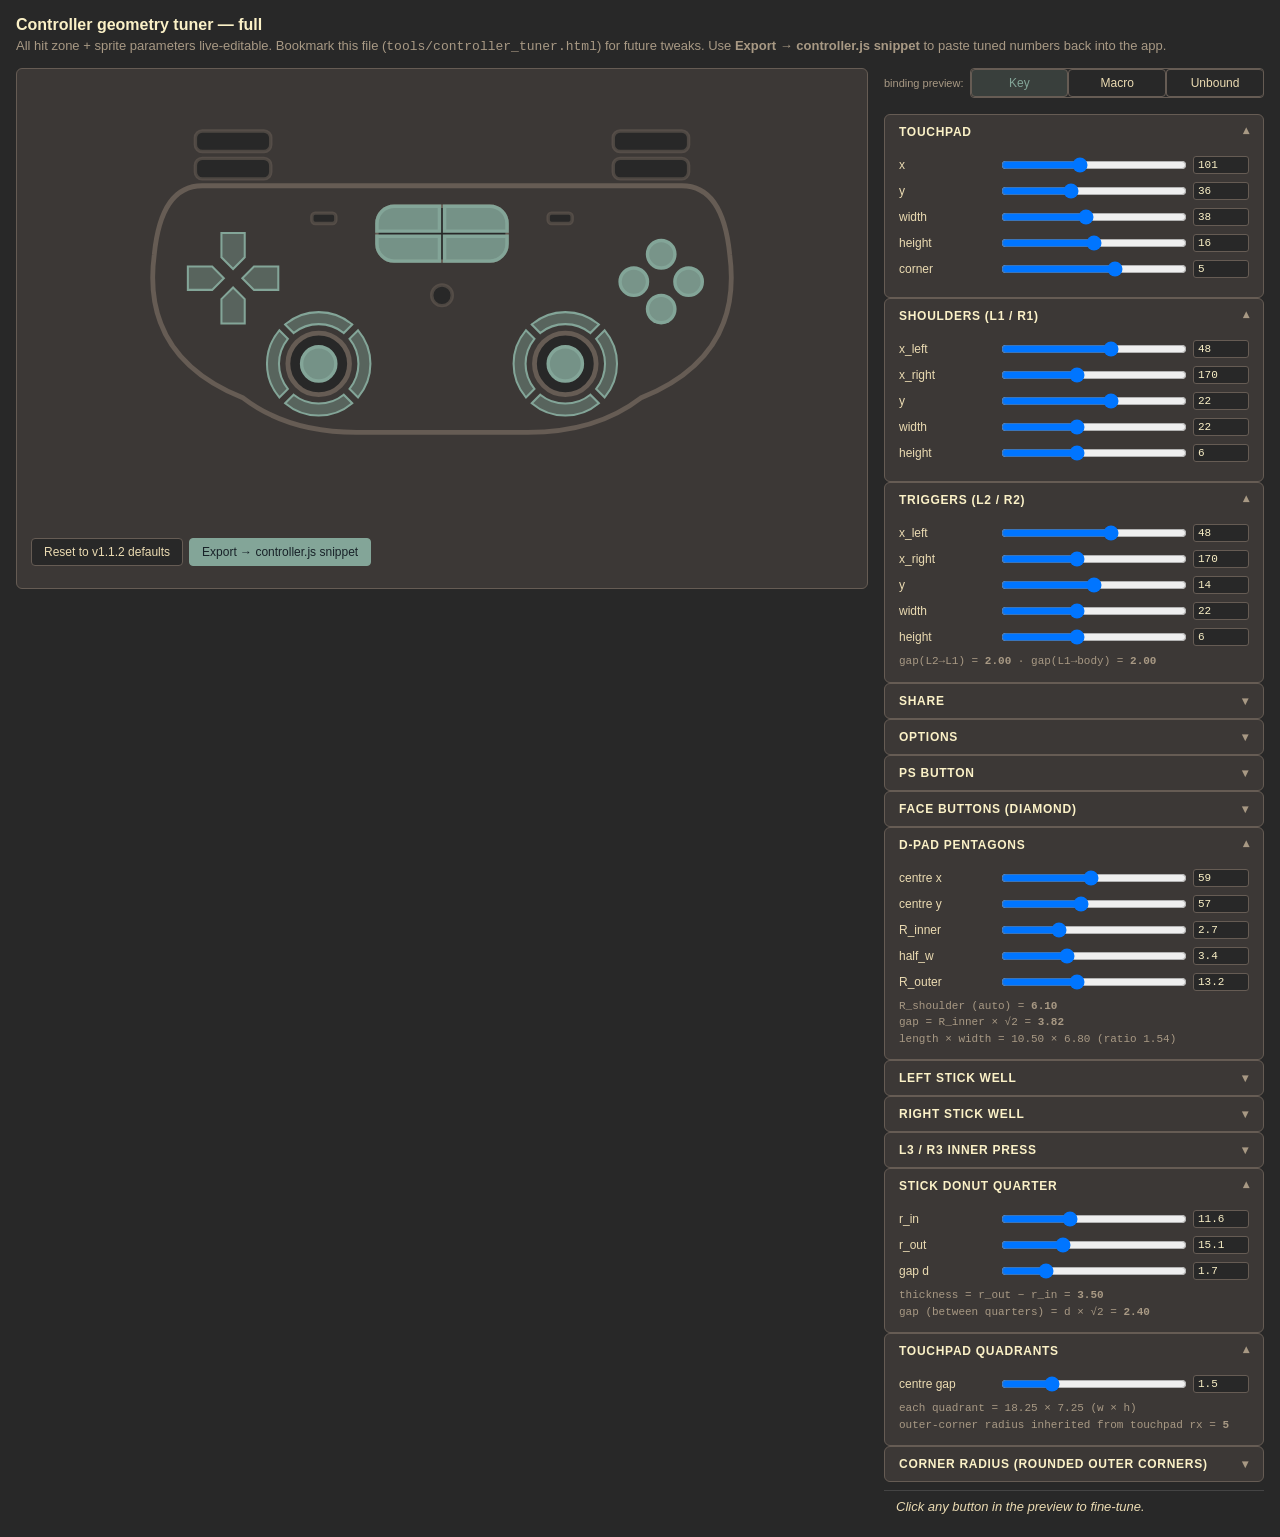
==== commit f137aa38: "fix(tuner): sync defaults to current production controller.js geometry" ====
--- a/tools/controller_tuner.html
+++ b/tools/controller_tuner.html
@@ -185,7 +185,7 @@
   'M 50 30 Q 38 30 36 50 Q 32 80 62 92 Q 75 102 95 102 ' +
   'L 145 102 Q 165 102 178 92 Q 208 80 204 50 Q 202 30 190 30 L 50 30 Z';
 
-// ── Default values (matches v1.1.2 controller.js) ─────────────────────────
+// ── Default values (matches v2.1.0 rust/web/controller.js geometry) ──────
 const defaults = {
   // Touchpad
   touchpad: { x: 101, y: 36, w: 38, h: 16, rx: 5 },
@@ -201,7 +201,7 @@
   // Face buttons: 4 circles in a diamond
   face:     { cx: 184, cy: 58, spacing: 8, r: 4 },
   // D-pad cluster center + pentagon params
-  dpad:     { cx: 59, cy: 57, R_inner: 4, half_w: 3.5, R_outer: 16 },
+  dpad:     { cx: 59, cy: 57, R_inner: 2.70, half_w: 3.40, R_outer: 13.20 },
   // L stick well
   lstick:   { cx: 84,  cy: 82, r: 9 },
   // R stick well
@@ -209,7 +209,7 @@
   // L3/R3 inner press circle radius (shared)
   stickpress: { r: 5 },
   // Stick wedge (donut quarter) params
-  stickw:   { r_in: 10, r_out: 17, d: 3 },
+  stickw:   { r_in: 11.60, r_out: 15.10, d: 1.70 },
   // Touchpad quadrants — gap = centre-cross spacing between the 4
   // bindable zones (matches the d-pad pentagon gap convention).
   tpquad:   { gap: 1.5 },
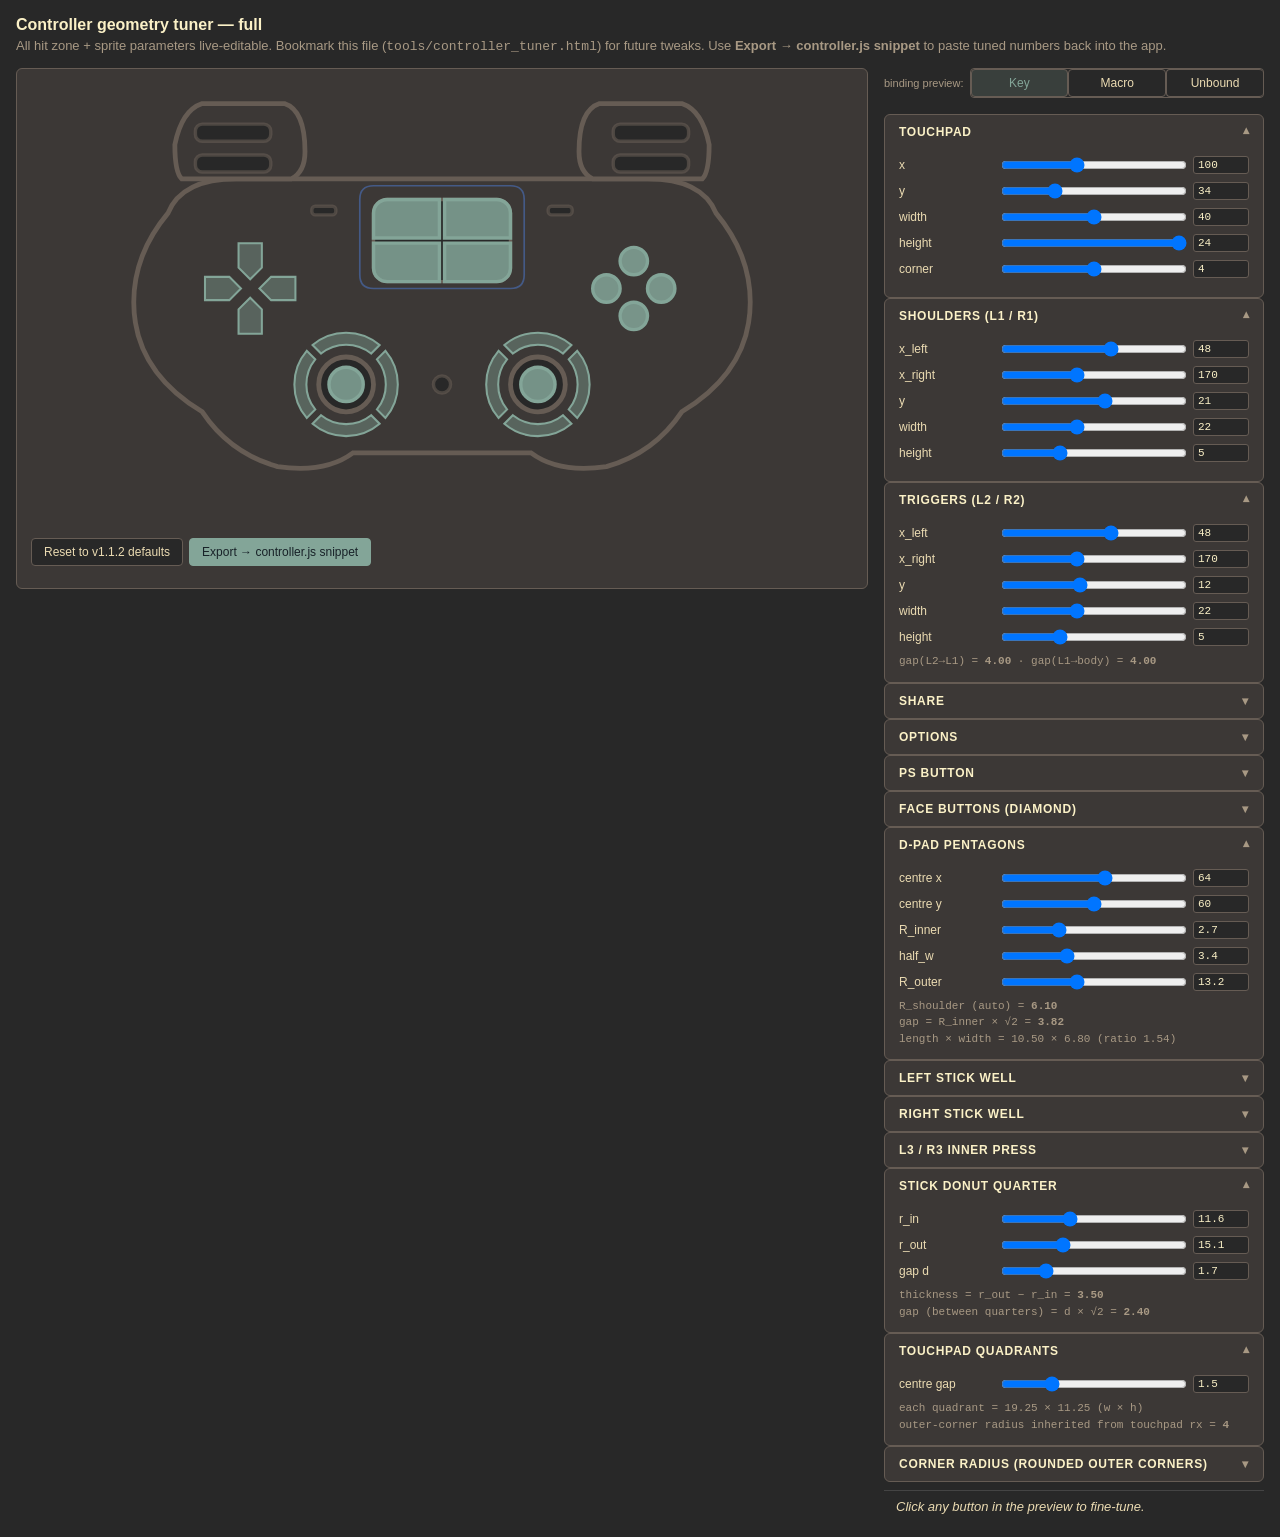
==== commit 981b98f6: "feat(ui): PS5-style silhouette — twin-grip body + trigger horns + light bar Co-Authored-By: Claude S" ====
--- a/tools/controller_tuner.html
+++ b/tools/controller_tuner.html
@@ -35,6 +35,7 @@
   .body       { fill: var(--card); stroke: var(--border); stroke-width: 1.4; }
   .touchpad   { fill: var(--bg);   stroke: var(--border); stroke-width: 1; }
   .stick-ring { fill: var(--bg);   stroke: var(--border); stroke-width: 1.4; }
+  .light-bar  { fill: none; stroke: rgba(80, 140, 255, 0.4); stroke-width: 0.5; }
   .meta-rect  { fill: var(--bg);   stroke: var(--muted); stroke-opacity: 0.6; }
   .hit        { stroke: var(--border); stroke-width: 1; }
   .binding-key   { fill: var(--accent); fill-opacity: 0.85; stroke: var(--accent); }
@@ -182,40 +183,44 @@
 <script>
 const NS = 'http://www.w3.org/2000/svg';
 const BODY_PATH =
-  'M 50 30 Q 38 30 36 50 Q 32 80 62 92 Q 75 102 95 102 ' +
-  'L 145 102 Q 165 102 178 92 Q 208 80 204 50 Q 202 30 190 30 L 50 30 Z';
-
-// ── Default values (matches v2.1.0 rust/web/controller.js geometry) ──────
+  'M 60 28 ' +
+  'Q 44 28 40 38 ' +
+  'Q 30 50 30 64 ' +
+  'Q 30 84 50 96 ' +
+  'Q 58 108 72 112 ' +
+  'Q 86 114 94 108 ' +
+  'L 146 108 ' +
+  'Q 154 114 168 112 ' +
+  'Q 182 108 190 96 ' +
+  'Q 210 84 210 64 ' +
+  'Q 210 50 200 38 ' +
+  'Q 196 28 180 28 ' +
+  'L 60 28 Z';
+const TRIGGER_HORN_L_PATH =
+  'M 44 28 L 76 28 Q 80 26 80 20 ' +
+  'Q 80 8 74 6 L 50 6 Q 44 8 42 18 Q 42 26 44 28 Z';
+const TRIGGER_HORN_R_PATH =
+  'M 196 28 L 164 28 Q 160 26 160 20 ' +
+  'Q 160 8 166 6 L 190 6 Q 196 8 198 18 Q 198 26 196 28 Z';
+const LIGHT_BAR_PATH =
+  'M 96 34 Q 96 30 100 30 L 140 30 Q 144 30 144 34 ' +
+  'L 144 56 Q 144 60 140 60 L 100 60 Q 96 60 96 56 Z';
+
+// ── Default values (matches PS5-silhouette geometry in rust/web/controller.js) ──
 const defaults = {
-  // Touchpad
-  touchpad: { x: 101, y: 36, w: 38, h: 16, rx: 5 },
-  // Shoulders L1/R1
-  shoulder: { x_l: 48, x_r: 170, y: 22, w: 22, h: 6 },
-  // Triggers L2/R2
-  trigger:  { x_l: 48, x_r: 170, y: 14, w: 22, h: 6 },
-  // Meta rects (Share / Options)
-  share:    { x: 82,  y: 38, w: 7, h: 3 },
-  options:  { x: 151, y: 38, w: 7, h: 3 },
-  // PS button
-  ps:       { cx: 120, cy: 62, r: 3 },
-  // Face buttons: 4 circles in a diamond
-  face:     { cx: 184, cy: 58, spacing: 8, r: 4 },
-  // D-pad cluster center + pentagon params
-  dpad:     { cx: 59, cy: 57, R_inner: 2.70, half_w: 3.40, R_outer: 13.20 },
-  // L stick well
-  lstick:   { cx: 84,  cy: 82, r: 9 },
-  // R stick well
-  rstick:   { cx: 156, cy: 82, r: 9 },
-  // L3/R3 inner press circle radius (shared)
+  touchpad: { x: 100, y: 34, w: 40, h: 24, rx: 4 },
+  shoulder: { x_l: 48, x_r: 170, y: 21, w: 22, h: 5 },
+  trigger:  { x_l: 48, x_r: 170, y: 12, w: 22, h: 5 },
+  share:    { x: 82,  y: 36, w: 7, h: 2.5 },
+  options:  { x: 151, y: 36, w: 7, h: 2.5 },
+  ps:       { cx: 120, cy: 88, r: 2.5 },
+  face:     { cx: 176, cy: 60, spacing: 8, r: 4 },
+  dpad:     { cx: 64, cy: 60, R_inner: 2.70, half_w: 3.40, R_outer: 13.20 },
+  lstick:   { cx: 92,  cy: 88, r: 8 },
+  rstick:   { cx: 148, cy: 88, r: 8 },
   stickpress: { r: 5 },
-  // Stick wedge (donut quarter) params
   stickw:   { r_in: 11.60, r_out: 15.10, d: 1.70 },
-  // Touchpad quadrants — gap = centre-cross spacing between the 4
-  // bindable zones (matches the d-pad pentagon gap convention).
   tpquad:   { gap: 1.5 },
-  // Corner radius — inset for rounded corners on d-pad wedges + stick slices.
-  // Matches CORNER_RADIUS in rust/web/controller.js.
-  // Note: tuner preview shows sharp corners; values apply at production render time.
   cornerRadius: { dpad: 0.8, stickSlice: 0.7 },
 };
 
@@ -689,10 +694,17 @@
   // Body
   svg.appendChild(mkPath(BODY_PATH, 'body'));
 
+  // Trigger horns
+  svg.appendChild(mkPath(TRIGGER_HORN_L_PATH, 'body'));
+  svg.appendChild(mkPath(TRIGGER_HORN_R_PATH, 'body'));
+
   // Touchpad decorative rounded rect (visible through the centre-cross
   // gap between the 4 quadrant zones).
   const tp = s.touchpad;
   svg.appendChild(mkRect(tp.x, tp.y, tp.w, tp.h, 'touchpad', tp.rx));
+
+  // Light bar seam
+  svg.appendChild(mkPath(LIGHT_BAR_PATH, 'light-bar'));
 
   // Touchpad 4 quadrants — one rounded outer corner each. ids: 25 tl, 26 tr, 27 bl, 28 br
   {
